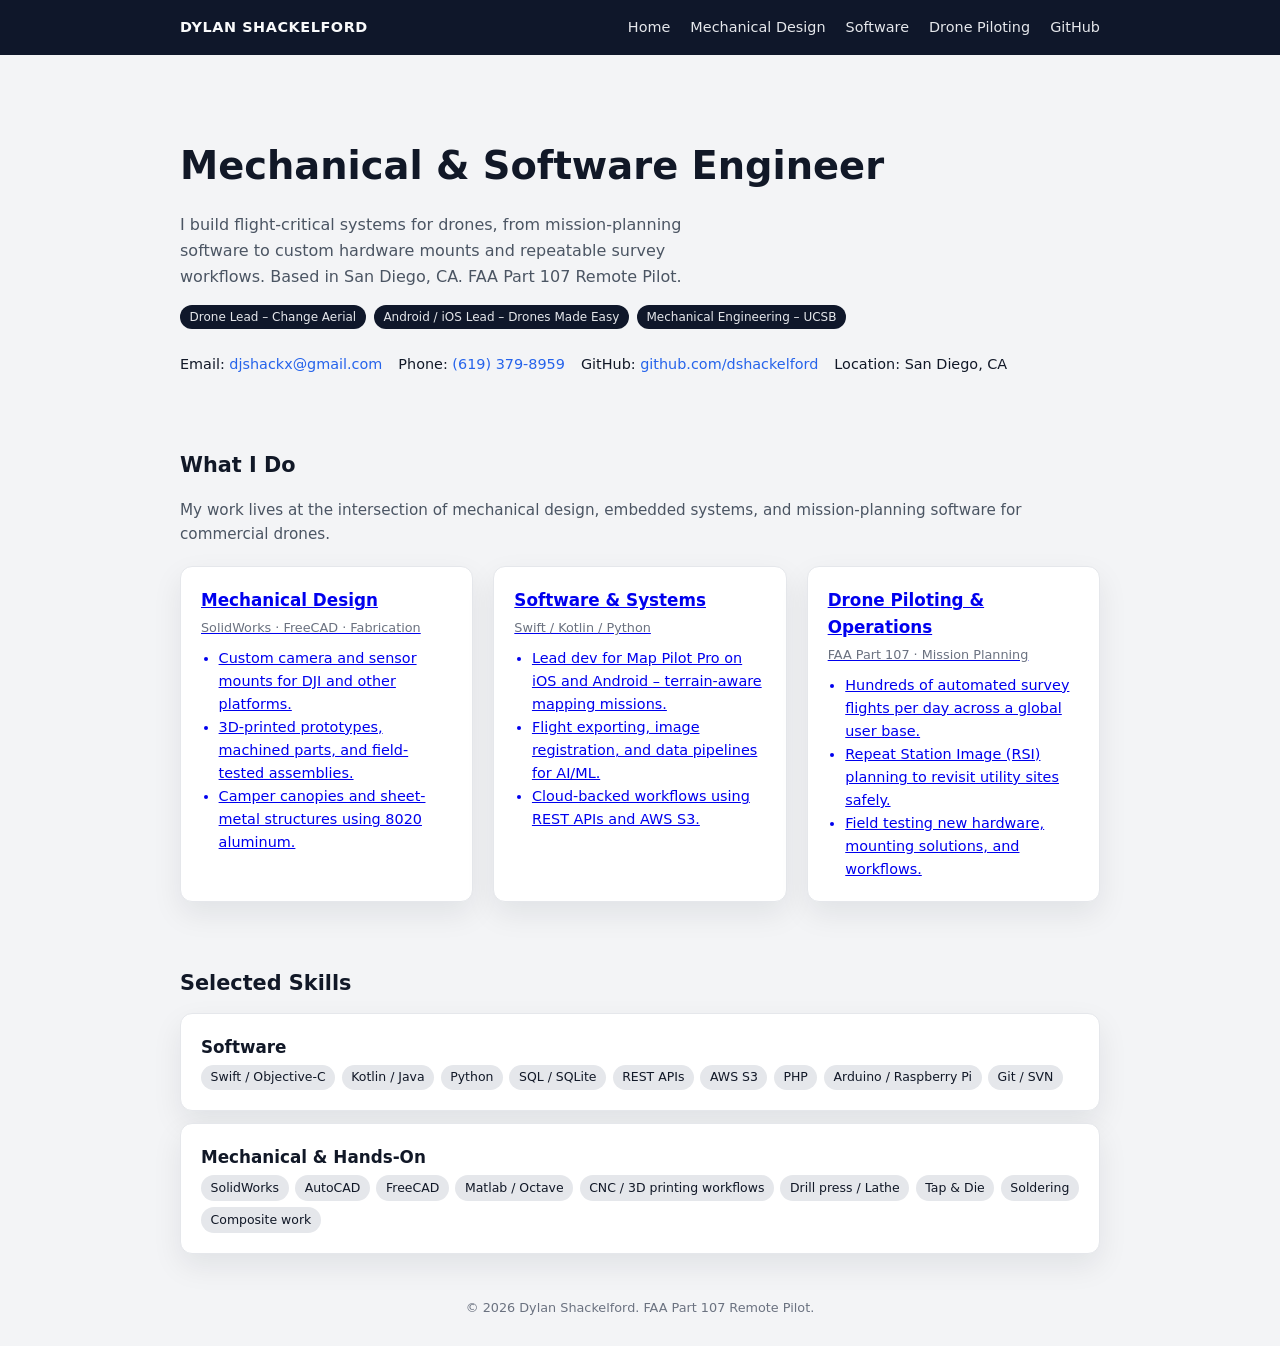
==== index.html @ 546119d2 "Create index.html" ====
<!DOCTYPE html>
<html lang="en">
  <head>
    <meta charset="UTF-8" />
    <title>Dylan Shackelford – Portfolio</title>
    <meta
      name="viewport"
      content="width=device-width, initial-scale=1"
    />
    <link rel="stylesheet" href="styles.css" />
    <meta
      name="description"
      content="Portfolio of Dylan Shackelford – Mechanical & Software Engineer, Drone Systems Lead, FAA Part 107 Remote Pilot."
    />
  </head>
  <body>
    <header>
      <div class="container nav-bar">
        <div class="nav-brand">Dylan Shackelford</div>
        <nav class="nav-links">
          <a href="index.html">Home</a>
          <a href="mechanical.html">Mechanical Design</a>
          <a href="software.html">Software</a>
          <a href="drone.html">Drone Piloting</a>
          <a href="https://github.com/dshackelford" target="_blank"
            >GitHub</a
          >
        </nav>
      </div>
    </header>

    <main class="container">
      <section class="hero">
        <h1 class="hero-title">Mechanical & Software Engineer</h1>
        <p class="hero-subtitle">
          I build flight-critical systems for drones, from mission-planning
          software to custom hardware mounts and repeatable survey workflows.
          Based in San Diego, CA. FAA Part 107 Remote Pilot.
        </p>

        <div class="hero-tags">
          <span class="tag">Drone Lead – Change Aerial</span>
          <span class="tag">Android / iOS Lead – Drones Made Easy</span>
          <span class="tag">Mechanical Engineering – UCSB</span>
        </div>

        <div class="contact-strip">
          <span
            >Email:
            <a href="mailto:djshackx@gmail.com">djshackx@gmail.com</a></span
          >
          <span>Phone: <a href="tel:+16193798959">(619) 379-8959</a></span>
          <span
            >GitHub:
            <a href="https://github.com/dshackelford" target="_blank"
              >github.com/dshackelford</a
            ></span
          >
          <span>Location: San Diego, CA</span>
        </div>
      </section>

      <section>
        <h2 class="section-title">What I Do</h2>
        <p class="section-subtitle">
          My work lives at the intersection of mechanical design, embedded
          systems, and mission-planning software for commercial drones.
        </p>

        <div class="card-grid">
          <a class="card" href="mechanical.html">
            <h3>Mechanical Design</h3>
            <small>SolidWorks · FreeCAD · Fabrication</small>
            <ul>
              <li>
                Custom camera and sensor mounts for DJI and other platforms.
              </li>
              <li>
                3D-printed prototypes, machined parts, and field-tested
                assemblies.
              </li>
              <li>
                Camper canopies and sheet-metal structures using 8020 aluminum.
              </li>
            </ul>
          </a>

          <a class="card" href="software.html">
            <h3>Software & Systems</h3>
            <small>Swift / Kotlin / Python</small>
            <ul>
              <li>
                Lead dev for Map Pilot Pro on iOS and Android – terrain-aware
                mapping missions.
              </li>
              <li>
                Flight exporting, image registration, and data pipelines for
                AI/ML.
              </li>
              <li>
                Cloud-backed workflows using REST APIs and AWS S3.
              </li>
            </ul>
          </a>

          <a class="card" href="drone.html">
            <h3>Drone Piloting & Operations</h3>
            <small>FAA Part 107 · Mission Planning</small>
            <ul>
              <li>
                Hundreds of automated survey flights per day across a global
                user base.
              </li>
              <li>
                Repeat Station Image (RSI) planning to revisit utility sites
                safely.
              </li>
              <li>
                Field testing new hardware, mounting solutions, and workflows.
              </li>
            </ul>
          </a>
        </div>
      </section>

      <section>
        <h2 class="section-title">Selected Skills</h2>
        <div class="card">
          <h3>Software</h3>
          <div class="skill-list">
            <span class="skill-pill">Swift / Objective-C</span>
            <span class="skill-pill">Kotlin / Java</span>
            <span class="skill-pill">Python</span>
            <span class="skill-pill">SQL / SQLite</span>
            <span class="skill-pill">REST APIs</span>
            <span class="skill-pill">AWS S3</span>
            <span class="skill-pill">PHP</span>
            <span class="skill-pill">Arduino / Raspberry Pi</span>
            <span class="skill-pill">Git / SVN</span>
          </div>
        </div>

        <div style="height: 0.75rem"></div>

        <div class="card">
          <h3>Mechanical & Hands-On</h3>
          <div class="skill-list">
            <span class="skill-pill">SolidWorks</span>
            <span class="skill-pill">AutoCAD</span>
            <span class="skill-pill">FreeCAD</span>
            <span class="skill-pill">Matlab / Octave</span>
            <span class="skill-pill">CNC / 3D printing workflows</span>
            <span class="skill-pill">Drill press / Lathe</span>
            <span class="skill-pill">Tap &amp; Die</span>
            <span class="skill-pill">Soldering</span>
            <span class="skill-pill">Composite work</span>
          </div>
        </div>
      </section>
    </main>

    <footer>
      <div class="container">
        &copy; <span id="year"></span> Dylan Shackelford. FAA Part 107 Remote
        Pilot.
      </div>
      <script>
        document.getElementById("year").textContent =
          new Date().getFullYear();
      </script>
    </footer>
  </body>
</html>
---- styles.css ----
/* Base reset-ish */
*,
*::before,
*::after {
  box-sizing: border-box;
}

body {
  margin: 0;
  font-family: system-ui, -apple-system, BlinkMacSystemFont, "SF Pro Text",
    "Segoe UI", sans-serif;
  line-height: 1.6;
  color: #111827;
  background: #f3f4f6;
}

/* Layout */

header {
  background: #0f172a;
  color: #f9fafb;
  padding: 1rem 0;
  position: sticky;
  top: 0;
  z-index: 10;
}

.container {
  max-width: 960px;
  margin: 0 auto;
  padding: 0 1.25rem;
}

.nav-bar {
  display: flex;
  align-items: center;
  justify-content: space-between;
  gap: 1rem;
}

.nav-brand {
  font-weight: 700;
  letter-spacing: 0.04em;
  text-transform: uppercase;
  font-size: 0.9rem;
}

.nav-links {
  display: flex;
  gap: 1.25rem;
  flex-wrap: wrap;
}

.nav-links a {
  color: #e5e7eb;
  text-decoration: none;
  font-size: 0.9rem;
}

.nav-links a:hover {
  color: #38bdf8;
}

/* Hero / headings */

.hero {
  padding: 3rem 0 2rem;
}

.hero-title {
  font-size: clamp(2rem, 3vw, 2.6rem);
  margin-bottom: 0.25rem;
}

.hero-subtitle {
  color: #4b5563;
  font-size: 1rem;
  max-width: 34rem;
}

.hero-tags {
  margin-top: 0.75rem;
  display: flex;
  flex-wrap: wrap;
  gap: 0.5rem;
}

.tag {
  display: inline-flex;
  align-items: center;
  padding: 0.15rem 0.6rem;
  border-radius: 999px;
  font-size: 0.75rem;
  background: #0f172a;
  color: #e5e7eb;
}

/* Contact strip */

.contact-strip {
  margin-top: 1.5rem;
  font-size: 0.9rem;
  display: flex;
  flex-wrap: wrap;
  gap: 1rem;
}

.contact-strip a {
  color: #2563eb;
  text-decoration: none;
}

.contact-strip a:hover {
  text-decoration: underline;
}

/* Sections */

section {
  padding: 1.5rem 0;
}

.section-title {
  font-size: 1.3rem;
  margin-bottom: 0.75rem;
}

.section-subtitle {
  font-size: 0.95rem;
  color: #4b5563;
  margin-bottom: 1.25rem;
}

/* Cards and grids */

.card-grid {
  display: grid;
  grid-template-columns: repeat(auto-fit, minmax(260px, 1fr));
  gap: 1.25rem;
}

.card {
  background: #ffffff;
  border-radius: 0.75rem;
  padding: 1.25rem;
  box-shadow: 0 12px 30px rgba(15, 23, 42, 0.08);
  border: 1px solid #e5e7eb;
}

.card h3 {
  margin-top: 0;
  margin-bottom: 0.25rem;
  font-size: 1.05rem;
}

.card small {
  display: block;
  color: #6b7280;
  margin-bottom: 0.5rem;
  font-size: 0.8rem;
}

.card ul {
  padding-left: 1.1rem;
  margin: 0.4rem 0 0;
  font-size: 0.9rem;
}

/* Image layouts */

.image-grid {
  display: grid;
  grid-template-columns: repeat(auto-fit, minmax(220px, 1fr));
  gap: 1rem;
  margin-top: 0.75rem;
}

.image-card {
  background: #ffffff;
  border-radius: 0.75rem;
  padding: 0.75rem;
  box-shadow: 0 6px 18px rgba(15, 23, 42, 0.06);
  border: 1px solid #e5e7eb;
}

.image-card img {
  width: 100%;
  display: block;
  border-radius: 0.5rem;
  object-fit: cover;
}

.image-card p {
  margin: 0.4rem 0 0;
  font-size: 0.85rem;
  color: #4b5563;
}

/* Lists */

.skill-list {
  display: flex;
  flex-wrap: wrap;
  gap: 0.4rem;
}

.skill-pill {
  border-radius: 999px;
  background: #e5e7eb;
  padding: 0.18rem 0.6rem;
  font-size: 0.78rem;
}

/* Footer */

footer {
  padding: 1.25rem 0 1.75rem;
  font-size: 0.8rem;
  color: #6b7280;
  text-align: center;
}

/* Utilities */

.muted {
  color: #6b7280;
  font-size: 0.85rem;
}

@media (max-width: 640px) {
  .nav-bar {
    flex-direction: column;
    align-items: flex-start;
  }

  .hero {
    padding-top: 2.25rem;
  }
}
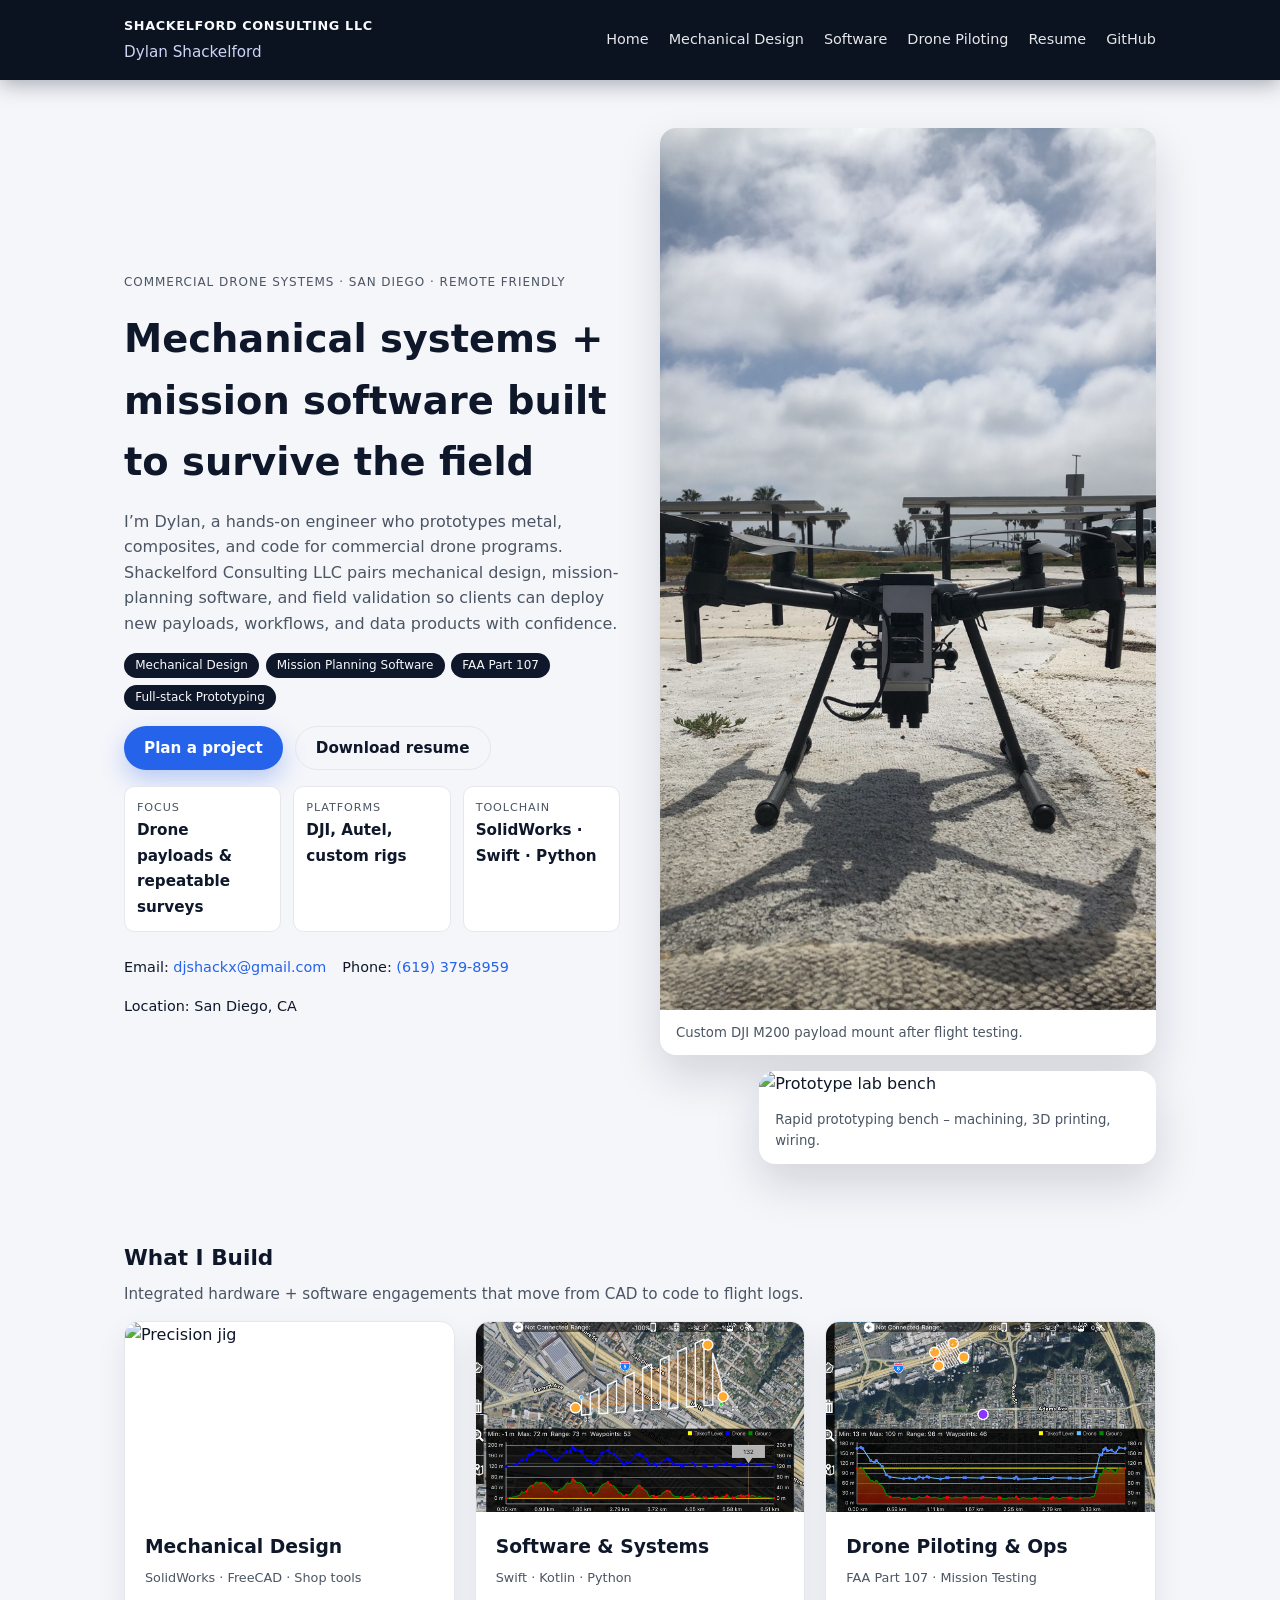
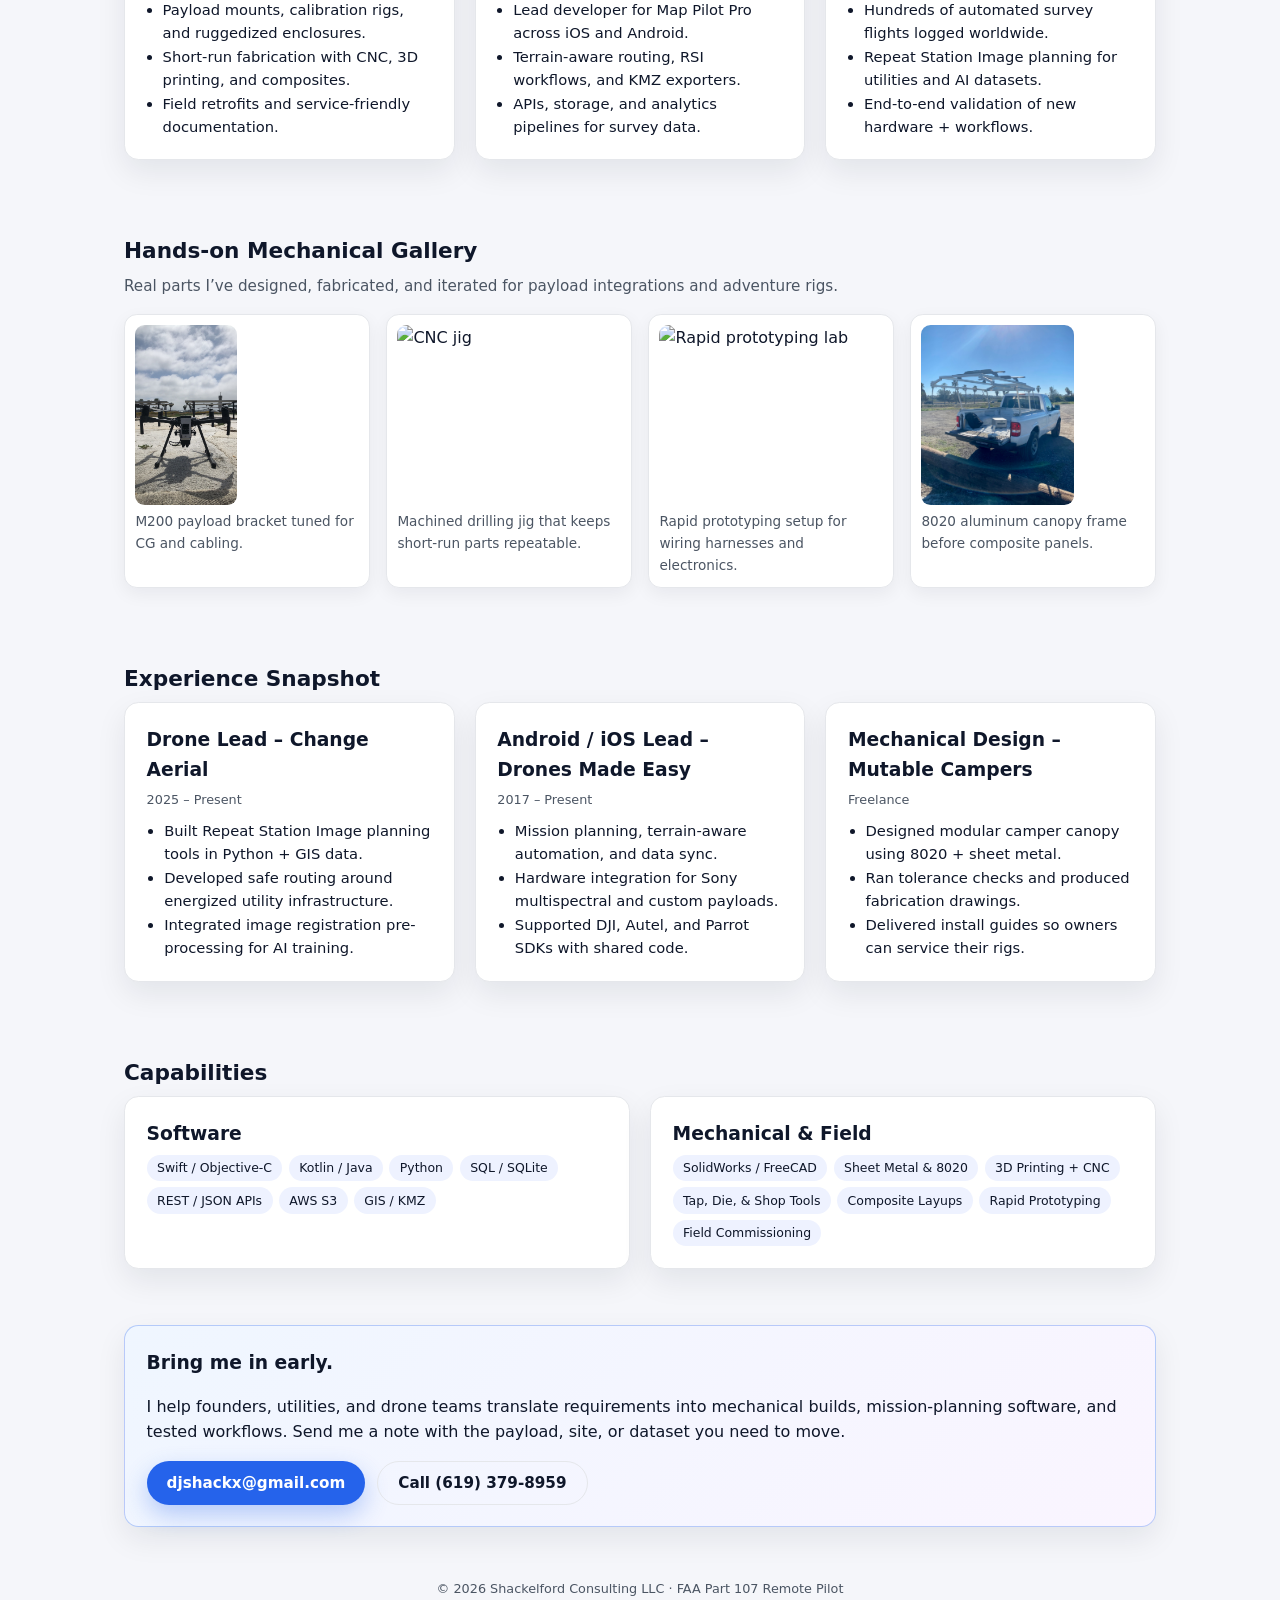
==== commit c4130aa8: "added images and refined pages" ====
--- a/index.html
+++ b/index.html
@@ -2,27 +2,28 @@
 <html lang="en">
   <head>
     <meta charset="UTF-8" />
-    <title>Dylan Shackelford – Portfolio</title>
-    <meta
-      name="viewport"
-      content="width=device-width, initial-scale=1"
-    />
+    <title>Shackelford Consulting LLC – Dylan Shackelford</title>
+    <meta name="viewport" content="width=device-width, initial-scale=1" />
     <link rel="stylesheet" href="styles.css" />
     <meta
       name="description"
-      content="Portfolio of Dylan Shackelford – Mechanical & Software Engineer, Drone Systems Lead, FAA Part 107 Remote Pilot."
+      content="Shackelford Consulting LLC – Mechanical & Software design for commercial drone systems."
     />
   </head>
   <body>
     <header>
       <div class="container nav-bar">
-        <div class="nav-brand">Dylan Shackelford</div>
+        <div class="nav-brand">
+          <span class="brand-top">Shackelford Consulting LLC</span>
+          <span class="brand-subtitle">Dylan Shackelford</span>
+        </div>
         <nav class="nav-links">
           <a href="index.html">Home</a>
           <a href="mechanical.html">Mechanical Design</a>
           <a href="software.html">Software</a>
           <a href="drone.html">Drone Piloting</a>
-          <a href="https://github.com/dshackelford" target="_blank"
+          <a href="Resume.pdf" target="_blank" rel="noopener">Resume</a>
+          <a href="https://github.com/dshackelford" target="_blank" rel="noopener"
             >GitHub</a
           >
         </nav>
@@ -30,130 +31,220 @@
     </header>
 
     <main class="container">
-      <section class="hero">
-        <h1 class="hero-title">Mechanical & Software Engineer</h1>
-        <p class="hero-subtitle">
-          I build flight-critical systems for drones, from mission-planning
-          software to custom hardware mounts and repeatable survey workflows.
-          Based in San Diego, CA. FAA Part 107 Remote Pilot.
+      <section class="hero hero-split">
+        <div class="hero-content">
+          <p class="eyebrow">Commercial drone systems · San Diego · Remote friendly</p>
+          <h1 class="hero-title">
+            Mechanical systems + mission software built to survive the field
+          </h1>
+          <p class="hero-subtitle">
+            I’m Dylan, a hands-on engineer who prototypes metal, composites, and code for
+            commercial drone programs. Shackelford Consulting LLC pairs mechanical design,
+            mission-planning software, and field validation so clients can deploy new payloads,
+            workflows, and data products with confidence.
+          </p>
+          <div class="hero-tags">
+            <span class="tag">Mechanical Design</span>
+            <span class="tag">Mission Planning Software</span>
+            <span class="tag">FAA Part 107</span>
+            <span class="tag">Full-stack Prototyping</span>
+          </div>
+          <div class="cta-group">
+            <a class="btn primary" href="mailto:djshackx@gmail.com">Plan a project</a>
+            <a class="btn ghost" href="Resume.pdf" target="_blank" rel="noopener"
+              >Download resume</a
+            >
+          </div>
+          <div class="hero-stats">
+            <div>
+              <span class="stat-label">Focus</span>
+              <span class="stat-value">Drone payloads & repeatable surveys</span>
+            </div>
+            <div>
+              <span class="stat-label">Platforms</span>
+              <span class="stat-value">DJI, Autel, custom rigs</span>
+            </div>
+            <div>
+              <span class="stat-label">Toolchain</span>
+              <span class="stat-value">SolidWorks · Swift · Python</span>
+            </div>
+          </div>
+          <div class="contact-strip">
+            <span
+              >Email: <a href="mailto:djshackx@gmail.com">djshackx@gmail.com</a></span
+            >
+            <span>Phone: <a href="tel:+16193798959">(619) 379-8959</a></span>
+            <span>Location: San Diego, CA</span>
+          </div>
+        </div>
+        <div class="hero-media">
+          <div class="hero-photo">
+            <img src="images/portfolio/m200-bracket.jpg" alt="DJI M200 payload bracket" />
+            <p class="hero-photo-caption">Custom DJI M200 payload mount after flight testing.</p>
+          </div>
+          <div class="hero-photo secondary">
+            <img src="images/portfolio/prototype-lab.jpg" alt="Prototype lab bench" />
+            <p class="hero-photo-caption">Rapid prototyping bench – machining, 3D printing, wiring.</p>
+          </div>
+        </div>
+      </section>
+
+      <section>
+        <h2 class="section-title">What I Build</h2>
+        <p class="section-subtitle">
+          Integrated hardware + software engagements that move from CAD to code to flight logs.
         </p>
 
-        <div class="hero-tags">
-          <span class="tag">Drone Lead – Change Aerial</span>
-          <span class="tag">Android / iOS Lead – Drones Made Easy</span>
-          <span class="tag">Mechanical Engineering – UCSB</span>
-        </div>
-
-        <div class="contact-strip">
-          <span
-            >Email:
-            <a href="mailto:djshackx@gmail.com">djshackx@gmail.com</a></span
-          >
-          <span>Phone: <a href="tel:+16193798959">(619) 379-8959</a></span>
-          <span
-            >GitHub:
-            <a href="https://github.com/dshackelford" target="_blank"
-              >github.com/dshackelford</a
-            ></span
-          >
-          <span>Location: San Diego, CA</span>
-        </div>
-      </section>
-
-      <section>
-        <h2 class="section-title">What I Do</h2>
+        <div class="card-grid area-grid">
+          <a class="card card-with-image" href="mechanical.html">
+            <img class="card-thumb" src="images/portfolio/cnc-jig.jpg" alt="Precision jig" />
+            <div class="card-body">
+              <h3>Mechanical Design</h3>
+              <small>SolidWorks · FreeCAD · Shop tools</small>
+              <ul>
+                <li>Payload mounts, calibration rigs, and ruggedized enclosures.</li>
+                <li>Short-run fabrication with CNC, 3D printing, and composites.</li>
+                <li>Field retrofits and service-friendly documentation.</li>
+              </ul>
+            </div>
+          </a>
+
+          <a class="card card-with-image" href="software.html">
+            <img
+              class="card-thumb"
+              src="images/portfolio/mission-simulator.jpg"
+              alt="Map pilot simulator"
+            />
+            <div class="card-body">
+              <h3>Software & Systems</h3>
+              <small>Swift · Kotlin · Python</small>
+              <ul>
+                <li>Lead developer for Map Pilot Pro across iOS and Android.</li>
+                <li>Terrain-aware routing, RSI workflows, and KMZ exporters.</li>
+                <li>APIs, storage, and analytics pipelines for survey data.</li>
+              </ul>
+            </div>
+          </a>
+
+          <a class="card card-with-image" href="drone.html">
+            <img
+              class="card-thumb"
+              src="images/portfolio/north-park-flight.jpg"
+              alt="North Park mission"
+            />
+            <div class="card-body">
+              <h3>Drone Piloting & Ops</h3>
+              <small>FAA Part 107 · Mission Testing</small>
+              <ul>
+                <li>Hundreds of automated survey flights logged worldwide.</li>
+                <li>Repeat Station Image planning for utilities and AI datasets.</li>
+                <li>End-to-end validation of new hardware + workflows.</li>
+              </ul>
+            </div>
+          </a>
+        </div>
+      </section>
+
+      <section>
+        <h2 class="section-title">Hands-on Mechanical Gallery</h2>
         <p class="section-subtitle">
-          My work lives at the intersection of mechanical design, embedded
-          systems, and mission-planning software for commercial drones.
+          Real parts I’ve designed, fabricated, and iterated for payload integrations and
+          adventure rigs.
         </p>
-
+        <div class="image-grid">
+          <div class="image-card">
+            <img src="images/portfolio/m200-bracket.jpg" alt="DJI payload bracket" />
+            <p>M200 payload bracket tuned for CG and cabling.</p>
+          </div>
+          <div class="image-card">
+            <img src="images/portfolio/cnc-jig.jpg" alt="CNC jig" />
+            <p>Machined drilling jig that keeps short-run parts repeatable.</p>
+          </div>
+          <div class="image-card">
+            <img src="images/portfolio/prototype-lab.jpg" alt="Rapid prototyping lab" />
+            <p>Rapid prototyping setup for wiring harnesses and electronics.</p>
+          </div>
+          <div class="image-card">
+            <img src="images/portfolio/armadillo-frame.jpg" alt="Camper canopy frame" />
+            <p>8020 aluminum canopy frame before composite panels.</p>
+          </div>
+        </div>
+      </section>
+
+      <section>
+        <h2 class="section-title">Experience Snapshot</h2>
         <div class="card-grid">
-          <a class="card" href="mechanical.html">
-            <h3>Mechanical Design</h3>
-            <small>SolidWorks · FreeCAD · Fabrication</small>
+          <div class="card">
+            <h3>Drone Lead – Change Aerial</h3>
+            <small>2025 – Present</small>
             <ul>
-              <li>
-                Custom camera and sensor mounts for DJI and other platforms.
-              </li>
-              <li>
-                3D-printed prototypes, machined parts, and field-tested
-                assemblies.
-              </li>
-              <li>
-                Camper canopies and sheet-metal structures using 8020 aluminum.
-              </li>
+              <li>Built Repeat Station Image planning tools in Python + GIS data.</li>
+              <li>Developed safe routing around energized utility infrastructure.</li>
+              <li>Integrated image registration pre-processing for AI training.</li>
             </ul>
-          </a>
-
-          <a class="card" href="software.html">
-            <h3>Software & Systems</h3>
-            <small>Swift / Kotlin / Python</small>
+          </div>
+          <div class="card">
+            <h3>Android / iOS Lead – Drones Made Easy</h3>
+            <small>2017 – Present</small>
             <ul>
-              <li>
-                Lead dev for Map Pilot Pro on iOS and Android – terrain-aware
-                mapping missions.
-              </li>
-              <li>
-                Flight exporting, image registration, and data pipelines for
-                AI/ML.
-              </li>
-              <li>
-                Cloud-backed workflows using REST APIs and AWS S3.
-              </li>
+              <li>Mission planning, terrain-aware automation, and data sync.</li>
+              <li>Hardware integration for Sony multispectral and custom payloads.</li>
+              <li>Supported DJI, Autel, and Parrot SDKs with shared code.</li>
             </ul>
-          </a>
-
-          <a class="card" href="drone.html">
-            <h3>Drone Piloting & Operations</h3>
-            <small>FAA Part 107 · Mission Planning</small>
+          </div>
+          <div class="card">
+            <h3>Mechanical Design – Mutable Campers</h3>
+            <small>Freelance</small>
             <ul>
-              <li>
-                Hundreds of automated survey flights per day across a global
-                user base.
-              </li>
-              <li>
-                Repeat Station Image (RSI) planning to revisit utility sites
-                safely.
-              </li>
-              <li>
-                Field testing new hardware, mounting solutions, and workflows.
-              </li>
+              <li>Designed modular camper canopy using 8020 + sheet metal.</li>
+              <li>Ran tolerance checks and produced fabrication drawings.</li>
+              <li>Delivered install guides so owners can service their rigs.</li>
             </ul>
-          </a>
-        </div>
-      </section>
-
-      <section>
-        <h2 class="section-title">Selected Skills</h2>
-        <div class="card">
-          <h3>Software</h3>
-          <div class="skill-list">
-            <span class="skill-pill">Swift / Objective-C</span>
-            <span class="skill-pill">Kotlin / Java</span>
-            <span class="skill-pill">Python</span>
-            <span class="skill-pill">SQL / SQLite</span>
-            <span class="skill-pill">REST APIs</span>
-            <span class="skill-pill">AWS S3</span>
-            <span class="skill-pill">PHP</span>
-            <span class="skill-pill">Arduino / Raspberry Pi</span>
-            <span class="skill-pill">Git / SVN</span>
-          </div>
-        </div>
-
-        <div style="height: 0.75rem"></div>
-
-        <div class="card">
-          <h3>Mechanical & Hands-On</h3>
-          <div class="skill-list">
-            <span class="skill-pill">SolidWorks</span>
-            <span class="skill-pill">AutoCAD</span>
-            <span class="skill-pill">FreeCAD</span>
-            <span class="skill-pill">Matlab / Octave</span>
-            <span class="skill-pill">CNC / 3D printing workflows</span>
-            <span class="skill-pill">Drill press / Lathe</span>
-            <span class="skill-pill">Tap &amp; Die</span>
-            <span class="skill-pill">Soldering</span>
-            <span class="skill-pill">Composite work</span>
+          </div>
+        </div>
+      </section>
+
+      <section>
+        <h2 class="section-title">Capabilities</h2>
+        <div class="card-grid">
+          <div class="card">
+            <h3>Software</h3>
+            <div class="skill-list">
+              <span class="skill-pill">Swift / Objective-C</span>
+              <span class="skill-pill">Kotlin / Java</span>
+              <span class="skill-pill">Python</span>
+              <span class="skill-pill">SQL / SQLite</span>
+              <span class="skill-pill">REST / JSON APIs</span>
+              <span class="skill-pill">AWS S3</span>
+              <span class="skill-pill">GIS / KMZ</span>
+            </div>
+          </div>
+          <div class="card">
+            <h3>Mechanical & Field</h3>
+            <div class="skill-list">
+              <span class="skill-pill">SolidWorks / FreeCAD</span>
+              <span class="skill-pill">Sheet Metal & 8020</span>
+              <span class="skill-pill">3D Printing + CNC</span>
+              <span class="skill-pill">Tap, Die, & Shop Tools</span>
+              <span class="skill-pill">Composite Layups</span>
+              <span class="skill-pill">Rapid Prototyping</span>
+              <span class="skill-pill">Field Commissioning</span>
+            </div>
+          </div>
+        </div>
+      </section>
+
+      <section>
+        <div class="card callout">
+          <h3>Bring me in early.</h3>
+          <p>
+            I help founders, utilities, and drone teams translate requirements into mechanical
+            builds, mission-planning software, and tested workflows. Send me a note with the
+            payload, site, or dataset you need to move.
+          </p>
+          <div class="cta-group">
+            <a class="btn primary" href="mailto:djshackx@gmail.com">djshackx@gmail.com</a>
+            <a class="btn ghost" href="tel:+16193798959">Call (619) 379-8959</a>
           </div>
         </div>
       </section>
@@ -161,12 +252,10 @@
 
     <footer>
       <div class="container">
-        &copy; <span id="year"></span> Dylan Shackelford. FAA Part 107 Remote
-        Pilot.
+        &copy; <span id="year"></span> Shackelford Consulting LLC · FAA Part 107 Remote Pilot
       </div>
       <script>
-        document.getElementById("year").textContent =
-          new Date().getFullYear();
+        document.getElementById("year").textContent = new Date().getFullYear();
       </script>
     </footer>
   </body>
--- a/styles.css
+++ b/styles.css
@@ -1,4 +1,14 @@
-/* Base reset-ish */
+:root {
+  --bg: #f5f6fa;
+  --surface: #ffffff;
+  --surface-soft: #eef2ff;
+  --text: #0f172a;
+  --text-muted: #4b5563;
+  --border: #e5e7eb;
+  --accent: #2563eb;
+  --accent-dark: #1d4ed8;
+}
+
 *,
 *::before,
 *::after {
@@ -10,45 +20,60 @@
   font-family: system-ui, -apple-system, BlinkMacSystemFont, "SF Pro Text",
     "Segoe UI", sans-serif;
   line-height: 1.6;
-  color: #111827;
-  background: #f3f4f6;
-}
-
-/* Layout */
+  color: var(--text);
+  background: var(--bg);
+}
+
+img {
+  max-width: 100%;
+  display: block;
+}
 
 header {
-  background: #0f172a;
-  color: #f9fafb;
+  background: #0b1220;
+  color: #f8fafc;
   padding: 1rem 0;
   position: sticky;
   top: 0;
   z-index: 10;
+  box-shadow: 0 4px 20px rgba(15, 23, 42, 0.35);
 }
 
 .container {
-  max-width: 960px;
+  max-width: 1080px;
   margin: 0 auto;
-  padding: 0 1.25rem;
+  padding: 0 1.5rem;
 }
 
 .nav-bar {
   display: flex;
   align-items: center;
   justify-content: space-between;
-  gap: 1rem;
+  gap: 1.25rem;
 }
 
 .nav-brand {
+  display: flex;
+  flex-direction: column;
+  gap: 0.2rem;
+}
+
+.brand-top {
   font-weight: 700;
-  letter-spacing: 0.04em;
+  letter-spacing: 0.05em;
   text-transform: uppercase;
-  font-size: 0.9rem;
+  font-size: 0.8rem;
+}
+
+.brand-subtitle {
+  font-size: 0.95rem;
+  color: #cbd5f5;
 }
 
 .nav-links {
   display: flex;
+  flex-wrap: wrap;
   gap: 1.25rem;
-  flex-wrap: wrap;
 }
 
 .nav-links a {
@@ -61,44 +86,162 @@
   color: #38bdf8;
 }
 
-/* Hero / headings */
+main {
+  padding-bottom: 2rem;
+}
 
 .hero {
   padding: 3rem 0 2rem;
 }
 
+.hero-split {
+  display: grid;
+  grid-template-columns: repeat(auto-fit, minmax(300px, 1fr));
+  gap: 2.5rem;
+  align-items: center;
+}
+
+.hero-content {
+  display: flex;
+  flex-direction: column;
+  gap: 1rem;
+}
+
+.eyebrow {
+  text-transform: uppercase;
+  letter-spacing: 0.08em;
+  font-size: 0.75rem;
+  color: var(--text-muted);
+  margin: 0;
+}
+
 .hero-title {
-  font-size: clamp(2rem, 3vw, 2.6rem);
-  margin-bottom: 0.25rem;
+  font-size: clamp(2rem, 3vw, 2.8rem);
+  margin: 0;
 }
 
 .hero-subtitle {
-  color: #4b5563;
+  color: var(--text-muted);
   font-size: 1rem;
-  max-width: 34rem;
+  margin: 0;
 }
 
 .hero-tags {
-  margin-top: 0.75rem;
   display: flex;
   flex-wrap: wrap;
-  gap: 0.5rem;
+  gap: 0.4rem;
 }
 
 .tag {
   display: inline-flex;
   align-items: center;
-  padding: 0.15rem 0.6rem;
+  padding: 0.2rem 0.7rem;
   border-radius: 999px;
   font-size: 0.75rem;
   background: #0f172a;
-  color: #e5e7eb;
-}
-
-/* Contact strip */
+  color: #f8fafc;
+}
+
+.cta-group {
+  display: flex;
+  flex-wrap: wrap;
+  gap: 0.75rem;
+}
+
+.btn {
+  padding: 0.55rem 1.25rem;
+  border-radius: 999px;
+  text-decoration: none;
+  font-weight: 600;
+  font-size: 0.95rem;
+  display: inline-flex;
+  align-items: center;
+  justify-content: center;
+  transition: transform 0.2s ease, box-shadow 0.2s ease;
+}
+
+.btn.primary {
+  background: var(--accent);
+  color: #fff;
+  box-shadow: 0 10px 25px rgba(37, 99, 235, 0.3);
+}
+
+.btn.primary:hover {
+  background: var(--accent-dark);
+  transform: translateY(-1px);
+}
+
+.btn.ghost {
+  border: 1px solid var(--border);
+  color: var(--text);
+  background: transparent;
+}
+
+.btn.ghost:hover {
+  border-color: var(--accent);
+  color: var(--accent);
+}
+
+.hero-stats {
+  display: grid;
+  grid-template-columns: repeat(auto-fit, minmax(140px, 1fr));
+  gap: 0.75rem;
+}
+
+.hero-stats div {
+  border: 1px solid var(--border);
+  border-radius: 0.65rem;
+  padding: 0.75rem;
+  background: var(--surface);
+}
+
+.stat-label {
+  display: block;
+  font-size: 0.7rem;
+  letter-spacing: 0.08em;
+  text-transform: uppercase;
+  color: var(--text-muted);
+}
+
+.stat-value {
+  font-weight: 600;
+  font-size: 0.95rem;
+}
+
+.hero-media {
+  display: flex;
+  flex-direction: column;
+  gap: 1rem;
+}
+
+.hero-photo {
+  border-radius: 1rem;
+  background: var(--surface);
+  box-shadow: 0 20px 45px rgba(15, 23, 42, 0.15);
+  overflow: hidden;
+}
+
+.hero-photo img {
+  width: 100%;
+  height: 100%;
+  object-fit: cover;
+  display: block;
+}
+
+.hero-photo.secondary {
+  max-width: 80%;
+  align-self: flex-end;
+}
+
+.hero-photo-caption {
+  margin: 0;
+  padding: 0.75rem 1rem;
+  font-size: 0.83rem;
+  color: var(--text-muted);
+}
 
 .contact-strip {
-  margin-top: 1.5rem;
+  margin-top: 0.5rem;
   font-size: 0.9rem;
   display: flex;
   flex-wrap: wrap;
@@ -106,7 +249,7 @@
 }
 
 .contact-strip a {
-  color: #2563eb;
+  color: var(--accent);
   text-decoration: none;
 }
 
@@ -114,24 +257,20 @@
   text-decoration: underline;
 }
 
-/* Sections */
-
 section {
-  padding: 1.5rem 0;
+  padding: 1.75rem 0;
 }
 
 .section-title {
-  font-size: 1.3rem;
-  margin-bottom: 0.75rem;
+  font-size: 1.35rem;
+  margin-bottom: 0.35rem;
 }
 
 .section-subtitle {
+  margin-top: 0;
   font-size: 0.95rem;
-  color: #4b5563;
-  margin-bottom: 1.25rem;
-}
-
-/* Cards and grids */
+  color: var(--text-muted);
+}
 
 .card-grid {
   display: grid;
@@ -140,33 +279,60 @@
 }
 
 .card {
-  background: #ffffff;
-  border-radius: 0.75rem;
-  padding: 1.25rem;
+  background: var(--surface);
+  border-radius: 0.9rem;
+  padding: 1.35rem;
+  border: 1px solid var(--border);
   box-shadow: 0 12px 30px rgba(15, 23, 42, 0.08);
-  border: 1px solid #e5e7eb;
+  color: inherit;
+  text-decoration: none;
+}
+
+.card:visited {
+  color: inherit;
 }
 
 .card h3 {
-  margin-top: 0;
-  margin-bottom: 0.25rem;
-  font-size: 1.05rem;
+  margin: 0 0 0.35rem;
 }
 
 .card small {
   display: block;
-  color: #6b7280;
   margin-bottom: 0.5rem;
+  color: var(--text-muted);
   font-size: 0.8rem;
 }
 
 .card ul {
   padding-left: 1.1rem;
   margin: 0.4rem 0 0;
-  font-size: 0.9rem;
-}
-
-/* Image layouts */
+  font-size: 0.92rem;
+}
+
+.card-with-image {
+  display: flex;
+  flex-direction: column;
+  padding: 0;
+  overflow: hidden;
+}
+
+.card-thumb {
+  width: 100%;
+  height: 190px;
+  object-fit: cover;
+}
+
+.card-body {
+  padding: 1.25rem;
+}
+
+.card-with-image .card-body ul {
+  margin-top: 0.6rem;
+}
+
+.area-grid .card {
+  height: 100%;
+}
 
 .image-grid {
   display: grid;
@@ -176,27 +342,24 @@
 }
 
 .image-card {
-  background: #ffffff;
-  border-radius: 0.75rem;
-  padding: 0.75rem;
+  background: var(--surface);
+  border-radius: 0.8rem;
   box-shadow: 0 6px 18px rgba(15, 23, 42, 0.06);
-  border: 1px solid #e5e7eb;
+  border: 1px solid var(--border);
+  padding: 0.65rem;
 }
 
 .image-card img {
-  width: 100%;
-  display: block;
-  border-radius: 0.5rem;
+  border-radius: 0.6rem;
+  height: 180px;
   object-fit: cover;
 }
 
 .image-card p {
   margin: 0.4rem 0 0;
   font-size: 0.85rem;
-  color: #4b5563;
-}
-
-/* Lists */
+  color: var(--text-muted);
+}
 
 .skill-list {
   display: flex;
@@ -206,34 +369,74 @@
 
 .skill-pill {
   border-radius: 999px;
-  background: #e5e7eb;
-  padding: 0.18rem 0.6rem;
+  background: var(--surface-soft);
+  padding: 0.2rem 0.65rem;
   font-size: 0.78rem;
 }
 
-/* Footer */
+.callout {
+  border: 1px solid rgba(37, 99, 235, 0.3);
+  background: linear-gradient(135deg, #eff6ff, #faf5ff);
+}
+
+.project-grid {
+  display: flex;
+  flex-direction: column;
+  gap: 1.25rem;
+}
+
+.project-case {
+  display: grid;
+  grid-template-columns: minmax(220px, 320px) 1fr;
+  gap: 1.25rem;
+  padding: 1.25rem;
+  border-radius: 1rem;
+  background: var(--surface);
+  border: 1px solid var(--border);
+  box-shadow: 0 8px 25px rgba(15, 23, 42, 0.07);
+}
+
+.project-case img {
+  width: 100%;
+  border-radius: 0.75rem;
+  height: 100%;
+  object-fit: cover;
+}
+
+.project-case h3 {
+  margin-top: 0;
+  margin-bottom: 0.35rem;
+}
+
+.project-case small {
+  color: var(--text-muted);
+  display: block;
+  margin-bottom: 0.4rem;
+}
 
 footer {
-  padding: 1.25rem 0 1.75rem;
+  padding: 1.5rem 0 2rem;
   font-size: 0.8rem;
-  color: #6b7280;
+  color: var(--text-muted);
   text-align: center;
 }
 
-/* Utilities */
-
-.muted {
-  color: #6b7280;
-  font-size: 0.85rem;
-}
-
-@media (max-width: 640px) {
+@media (max-width: 720px) {
   .nav-bar {
     flex-direction: column;
     align-items: flex-start;
   }
 
-  .hero {
-    padding-top: 2.25rem;
+  .hero-split {
+    grid-template-columns: 1fr;
   }
-}
+
+  .project-case {
+    grid-template-columns: 1fr;
+  }
+
+  .hero-photo.secondary {
+    max-width: 100%;
+    align-self: stretch;
+  }
+}
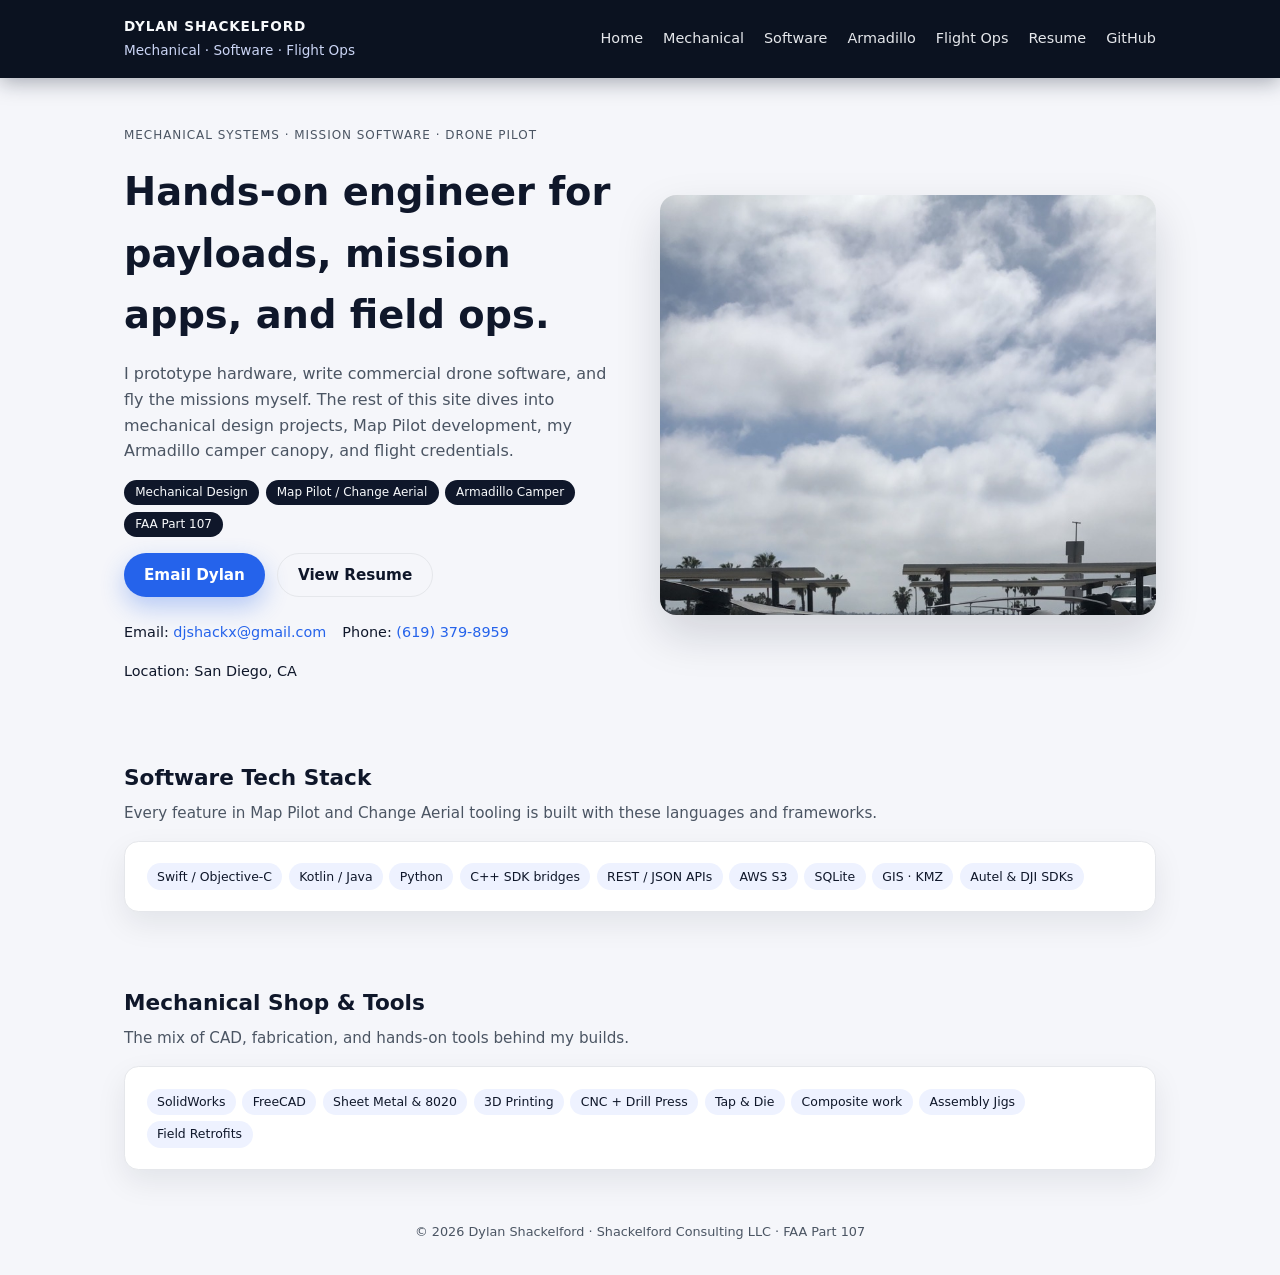
==== commit e1f8c355: "added armadillo" ====
--- a/index.html
+++ b/index.html
@@ -2,26 +2,27 @@
 <html lang="en">
   <head>
     <meta charset="UTF-8" />
-    <title>Shackelford Consulting LLC – Dylan Shackelford</title>
+    <title>Dylan Shackelford – Mechanical & Software Engineer</title>
     <meta name="viewport" content="width=device-width, initial-scale=1" />
     <link rel="stylesheet" href="styles.css" />
     <meta
       name="description"
-      content="Shackelford Consulting LLC – Mechanical & Software design for commercial drone systems."
+      content="Portfolio for Dylan Shackelford – mechanical designer, mission software developer, Armadillo camper builder, and FAA Part 107 pilot."
     />
   </head>
   <body>
     <header>
       <div class="container nav-bar">
         <div class="nav-brand">
-          <span class="brand-top">Shackelford Consulting LLC</span>
-          <span class="brand-subtitle">Dylan Shackelford</span>
+          <span class="brand-top">Dylan Shackelford</span>
+          <span class="brand-subtitle">Mechanical · Software · Flight Ops</span>
         </div>
         <nav class="nav-links">
           <a href="index.html">Home</a>
-          <a href="mechanical.html">Mechanical Design</a>
+          <a href="mechanical.html">Mechanical</a>
           <a href="software.html">Software</a>
-          <a href="drone.html">Drone Piloting</a>
+          <a href="armadillo.html">Armadillo</a>
+          <a href="drone.html">Flight Ops</a>
           <a href="Resume.pdf" target="_blank" rel="noopener">Resume</a>
           <a href="https://github.com/dshackelford" target="_blank" rel="noopener"
             >GitHub</a
@@ -30,44 +31,27 @@
       </div>
     </header>
 
-    <main class="container">
+    <main class="container home">
       <section class="hero hero-split">
         <div class="hero-content">
-          <p class="eyebrow">Commercial drone systems · San Diego · Remote friendly</p>
-          <h1 class="hero-title">
-            Mechanical systems + mission software built to survive the field
-          </h1>
+          <p class="eyebrow">Mechanical systems · Mission software · Drone pilot</p>
+          <h1 class="hero-title">Hands-on engineer for payloads, mission apps, and field ops.</h1>
           <p class="hero-subtitle">
-            I’m Dylan, a hands-on engineer who prototypes metal, composites, and code for
-            commercial drone programs. Shackelford Consulting LLC pairs mechanical design,
-            mission-planning software, and field validation so clients can deploy new payloads,
-            workflows, and data products with confidence.
+            I prototype hardware, write commercial drone software, and fly the missions myself. The
+            rest of this site dives into mechanical design projects, Map Pilot development, my
+            Armadillo camper canopy, and flight credentials.
           </p>
           <div class="hero-tags">
             <span class="tag">Mechanical Design</span>
-            <span class="tag">Mission Planning Software</span>
+            <span class="tag">Map Pilot / Change Aerial</span>
+            <span class="tag">Armadillo Camper</span>
             <span class="tag">FAA Part 107</span>
-            <span class="tag">Full-stack Prototyping</span>
           </div>
           <div class="cta-group">
-            <a class="btn primary" href="mailto:djshackx@gmail.com">Plan a project</a>
+            <a class="btn primary" href="mailto:djshackx@gmail.com">Email Dylan</a>
             <a class="btn ghost" href="Resume.pdf" target="_blank" rel="noopener"
-              >Download resume</a
+              >View Resume</a
             >
-          </div>
-          <div class="hero-stats">
-            <div>
-              <span class="stat-label">Focus</span>
-              <span class="stat-value">Drone payloads & repeatable surveys</span>
-            </div>
-            <div>
-              <span class="stat-label">Platforms</span>
-              <span class="stat-value">DJI, Autel, custom rigs</span>
-            </div>
-            <div>
-              <span class="stat-label">Toolchain</span>
-              <span class="stat-value">SolidWorks · Swift · Python</span>
-            </div>
           </div>
           <div class="contact-strip">
             <span
@@ -79,172 +63,47 @@
         </div>
         <div class="hero-media">
           <div class="hero-photo">
-            <img src="images/portfolio/m200-bracket.jpg" alt="DJI M200 payload bracket" />
-            <p class="hero-photo-caption">Custom DJI M200 payload mount after flight testing.</p>
-          </div>
-          <div class="hero-photo secondary">
-            <img src="images/portfolio/prototype-lab.jpg" alt="Prototype lab bench" />
-            <p class="hero-photo-caption">Rapid prototyping bench – machining, 3D printing, wiring.</p>
+            <img src="images/portfolio/m200-bracket.jpg" alt="M200 payload bracket" />
+            <p class="hero-photo-caption">DJI payload hardware and software come together in the field.</p>
           </div>
         </div>
       </section>
 
       <section>
-        <h2 class="section-title">What I Build</h2>
+        <h2 class="section-title">Software Tech Stack</h2>
         <p class="section-subtitle">
-          Integrated hardware + software engagements that move from CAD to code to flight logs.
+          Every feature in Map Pilot and Change Aerial tooling is built with these languages and
+          frameworks.
         </p>
-
-        <div class="card-grid area-grid">
-          <a class="card card-with-image" href="mechanical.html">
-            <img class="card-thumb" src="images/portfolio/cnc-jig.jpg" alt="Precision jig" />
-            <div class="card-body">
-              <h3>Mechanical Design</h3>
-              <small>SolidWorks · FreeCAD · Shop tools</small>
-              <ul>
-                <li>Payload mounts, calibration rigs, and ruggedized enclosures.</li>
-                <li>Short-run fabrication with CNC, 3D printing, and composites.</li>
-                <li>Field retrofits and service-friendly documentation.</li>
-              </ul>
-            </div>
-          </a>
-
-          <a class="card card-with-image" href="software.html">
-            <img
-              class="card-thumb"
-              src="images/portfolio/mission-simulator.jpg"
-              alt="Map pilot simulator"
-            />
-            <div class="card-body">
-              <h3>Software & Systems</h3>
-              <small>Swift · Kotlin · Python</small>
-              <ul>
-                <li>Lead developer for Map Pilot Pro across iOS and Android.</li>
-                <li>Terrain-aware routing, RSI workflows, and KMZ exporters.</li>
-                <li>APIs, storage, and analytics pipelines for survey data.</li>
-              </ul>
-            </div>
-          </a>
-
-          <a class="card card-with-image" href="drone.html">
-            <img
-              class="card-thumb"
-              src="images/portfolio/north-park-flight.jpg"
-              alt="North Park mission"
-            />
-            <div class="card-body">
-              <h3>Drone Piloting & Ops</h3>
-              <small>FAA Part 107 · Mission Testing</small>
-              <ul>
-                <li>Hundreds of automated survey flights logged worldwide.</li>
-                <li>Repeat Station Image planning for utilities and AI datasets.</li>
-                <li>End-to-end validation of new hardware + workflows.</li>
-              </ul>
-            </div>
-          </a>
-        </div>
-      </section>
-
-      <section>
-        <h2 class="section-title">Hands-on Mechanical Gallery</h2>
-        <p class="section-subtitle">
-          Real parts I’ve designed, fabricated, and iterated for payload integrations and
-          adventure rigs.
-        </p>
-        <div class="image-grid">
-          <div class="image-card">
-            <img src="images/portfolio/m200-bracket.jpg" alt="DJI payload bracket" />
-            <p>M200 payload bracket tuned for CG and cabling.</p>
-          </div>
-          <div class="image-card">
-            <img src="images/portfolio/cnc-jig.jpg" alt="CNC jig" />
-            <p>Machined drilling jig that keeps short-run parts repeatable.</p>
-          </div>
-          <div class="image-card">
-            <img src="images/portfolio/prototype-lab.jpg" alt="Rapid prototyping lab" />
-            <p>Rapid prototyping setup for wiring harnesses and electronics.</p>
-          </div>
-          <div class="image-card">
-            <img src="images/portfolio/armadillo-frame.jpg" alt="Camper canopy frame" />
-            <p>8020 aluminum canopy frame before composite panels.</p>
+        <div class="card">
+          <div class="skill-list">
+            <span class="skill-pill">Swift / Objective-C</span>
+            <span class="skill-pill">Kotlin / Java</span>
+            <span class="skill-pill">Python</span>
+            <span class="skill-pill">C++ SDK bridges</span>
+            <span class="skill-pill">REST / JSON APIs</span>
+            <span class="skill-pill">AWS S3</span>
+            <span class="skill-pill">SQLite</span>
+            <span class="skill-pill">GIS · KMZ</span>
+            <span class="skill-pill">Autel & DJI SDKs</span>
           </div>
         </div>
       </section>
 
       <section>
-        <h2 class="section-title">Experience Snapshot</h2>
-        <div class="card-grid">
-          <div class="card">
-            <h3>Drone Lead – Change Aerial</h3>
-            <small>2025 – Present</small>
-            <ul>
-              <li>Built Repeat Station Image planning tools in Python + GIS data.</li>
-              <li>Developed safe routing around energized utility infrastructure.</li>
-              <li>Integrated image registration pre-processing for AI training.</li>
-            </ul>
-          </div>
-          <div class="card">
-            <h3>Android / iOS Lead – Drones Made Easy</h3>
-            <small>2017 – Present</small>
-            <ul>
-              <li>Mission planning, terrain-aware automation, and data sync.</li>
-              <li>Hardware integration for Sony multispectral and custom payloads.</li>
-              <li>Supported DJI, Autel, and Parrot SDKs with shared code.</li>
-            </ul>
-          </div>
-          <div class="card">
-            <h3>Mechanical Design – Mutable Campers</h3>
-            <small>Freelance</small>
-            <ul>
-              <li>Designed modular camper canopy using 8020 + sheet metal.</li>
-              <li>Ran tolerance checks and produced fabrication drawings.</li>
-              <li>Delivered install guides so owners can service their rigs.</li>
-            </ul>
-          </div>
-        </div>
-      </section>
-
-      <section>
-        <h2 class="section-title">Capabilities</h2>
-        <div class="card-grid">
-          <div class="card">
-            <h3>Software</h3>
-            <div class="skill-list">
-              <span class="skill-pill">Swift / Objective-C</span>
-              <span class="skill-pill">Kotlin / Java</span>
-              <span class="skill-pill">Python</span>
-              <span class="skill-pill">SQL / SQLite</span>
-              <span class="skill-pill">REST / JSON APIs</span>
-              <span class="skill-pill">AWS S3</span>
-              <span class="skill-pill">GIS / KMZ</span>
-            </div>
-          </div>
-          <div class="card">
-            <h3>Mechanical & Field</h3>
-            <div class="skill-list">
-              <span class="skill-pill">SolidWorks / FreeCAD</span>
-              <span class="skill-pill">Sheet Metal & 8020</span>
-              <span class="skill-pill">3D Printing + CNC</span>
-              <span class="skill-pill">Tap, Die, & Shop Tools</span>
-              <span class="skill-pill">Composite Layups</span>
-              <span class="skill-pill">Rapid Prototyping</span>
-              <span class="skill-pill">Field Commissioning</span>
-            </div>
-          </div>
-        </div>
-      </section>
-
-      <section>
-        <div class="card callout">
-          <h3>Bring me in early.</h3>
-          <p>
-            I help founders, utilities, and drone teams translate requirements into mechanical
-            builds, mission-planning software, and tested workflows. Send me a note with the
-            payload, site, or dataset you need to move.
-          </p>
-          <div class="cta-group">
-            <a class="btn primary" href="mailto:djshackx@gmail.com">djshackx@gmail.com</a>
-            <a class="btn ghost" href="tel:+16193798959">Call (619) 379-8959</a>
+        <h2 class="section-title">Mechanical Shop & Tools</h2>
+        <p class="section-subtitle">The mix of CAD, fabrication, and hands-on tools behind my builds.</p>
+        <div class="card">
+          <div class="skill-list">
+            <span class="skill-pill">SolidWorks</span>
+            <span class="skill-pill">FreeCAD</span>
+            <span class="skill-pill">Sheet Metal & 8020</span>
+            <span class="skill-pill">3D Printing</span>
+            <span class="skill-pill">CNC + Drill Press</span>
+            <span class="skill-pill">Tap & Die</span>
+            <span class="skill-pill">Composite work</span>
+            <span class="skill-pill">Assembly Jigs</span>
+            <span class="skill-pill">Field Retrofits</span>
           </div>
         </div>
       </section>
@@ -252,7 +111,7 @@
 
     <footer>
       <div class="container">
-        &copy; <span id="year"></span> Shackelford Consulting LLC · FAA Part 107 Remote Pilot
+        &copy; <span id="year"></span> Dylan Shackelford · Shackelford Consulting LLC · FAA Part 107
       </div>
       <script>
         document.getElementById("year").textContent = new Date().getFullYear();
--- a/styles.css
+++ b/styles.css
@@ -55,18 +55,18 @@
 .nav-brand {
   display: flex;
   flex-direction: column;
-  gap: 0.2rem;
+  gap: 0.15rem;
 }
 
 .brand-top {
   font-weight: 700;
-  letter-spacing: 0.05em;
+  letter-spacing: 0.06em;
   text-transform: uppercase;
-  font-size: 0.8rem;
+  font-size: 0.85rem;
 }
 
 .brand-subtitle {
-  font-size: 0.95rem;
+  font-size: 0.85rem;
   color: #cbd5f5;
 }
 
@@ -140,6 +140,30 @@
   font-size: 0.75rem;
   background: #0f172a;
   color: #f8fafc;
+}
+
+.project-label {
+  display: inline-flex;
+  align-items: center;
+  padding: 0.15rem 0.6rem;
+  border-radius: 999px;
+  font-size: 0.7rem;
+  letter-spacing: 0.08em;
+  text-transform: uppercase;
+  color: #fff;
+  background: #0f172a;
+}
+
+.project-label.mechanical {
+  background: #0f172a;
+}
+
+.project-label.software {
+  background: #2563eb;
+}
+
+.project-label.ops {
+  background: #059669;
 }
 
 .cta-group {
@@ -219,6 +243,7 @@
   background: var(--surface);
   box-shadow: 0 20px 45px rgba(15, 23, 42, 0.15);
   overflow: hidden;
+  max-height: 420px;
 }
 
 .hero-photo img {
@@ -314,6 +339,7 @@
   flex-direction: column;
   padding: 0;
   overflow: hidden;
+  position: relative;
 }
 
 .card-thumb {
@@ -332,6 +358,10 @@
 
 .area-grid .card {
   height: 100%;
+}
+
+.project-card .project-label {
+  margin: 1rem 1rem 0;
 }
 
 .image-grid {
@@ -414,6 +444,11 @@
   margin-bottom: 0.4rem;
 }
 
+.project-case .project-label {
+  grid-column: 1 / -1;
+  margin-bottom: 0.4rem;
+}
+
 footer {
   padding: 1.5rem 0 2rem;
   font-size: 0.8rem;
@@ -439,4 +474,8 @@
     max-width: 100%;
     align-self: stretch;
   }
-}
+
+  .project-card .project-label {
+    margin: 1rem;
+  }
+}
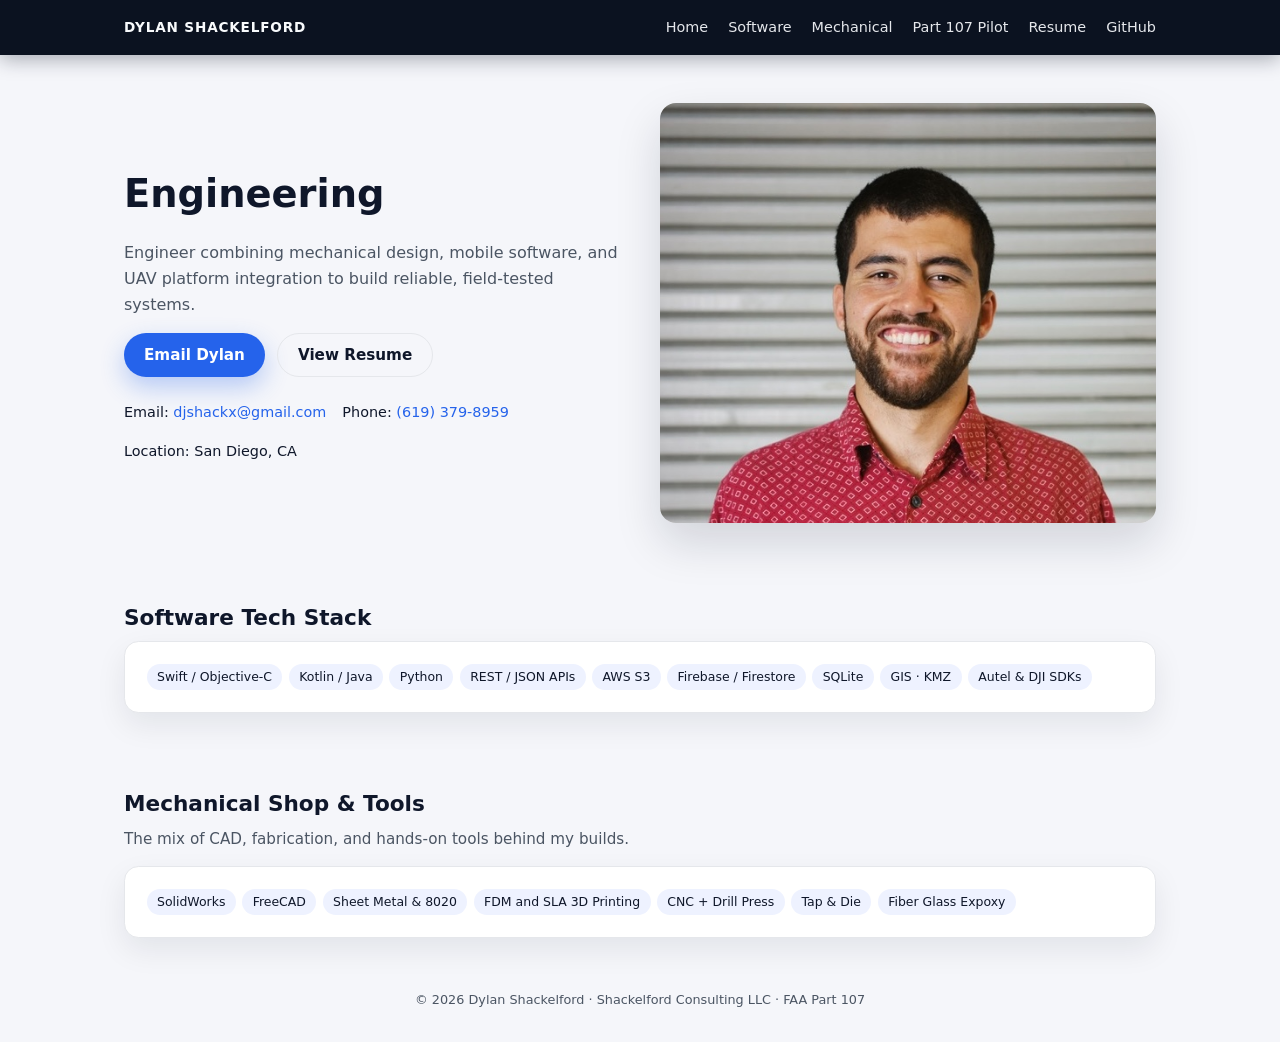
==== commit 6e1df017: "added better images and cleaner messaging" ====
--- a/index.html
+++ b/index.html
@@ -7,7 +7,7 @@
     <link rel="stylesheet" href="styles.css" />
     <meta
       name="description"
-      content="Portfolio for Dylan Shackelford – mechanical designer, mission software developer, Armadillo camper builder, and FAA Part 107 pilot."
+      content="Portfolio for Dylan Shackelford – Software Engineer, Mechanical Design, Part 107 sUAS Pilot"
     />
   </head>
   <body>
@@ -15,14 +15,12 @@
       <div class="container nav-bar">
         <div class="nav-brand">
           <span class="brand-top">Dylan Shackelford</span>
-          <span class="brand-subtitle">Mechanical · Software · Flight Ops</span>
         </div>
         <nav class="nav-links">
           <a href="index.html">Home</a>
+          <a href="software.html">Software</a>
           <a href="mechanical.html">Mechanical</a>
-          <a href="software.html">Software</a>
-          <a href="armadillo.html">Armadillo</a>
-          <a href="drone.html">Flight Ops</a>
+          <a href="drone.html">Part 107 Pilot</a>
           <a href="Resume.pdf" target="_blank" rel="noopener">Resume</a>
           <a href="https://github.com/dshackelford" target="_blank" rel="noopener"
             >GitHub</a
@@ -34,19 +32,9 @@
     <main class="container home">
       <section class="hero hero-split">
         <div class="hero-content">
-          <p class="eyebrow">Mechanical systems · Mission software · Drone pilot</p>
-          <h1 class="hero-title">Hands-on engineer for payloads, mission apps, and field ops.</h1>
+          <h1 class="hero-title">Engineering</h1>
           <p class="hero-subtitle">
-            I prototype hardware, write commercial drone software, and fly the missions myself. The
-            rest of this site dives into mechanical design projects, Map Pilot development, my
-            Armadillo camper canopy, and flight credentials.
-          </p>
-          <div class="hero-tags">
-            <span class="tag">Mechanical Design</span>
-            <span class="tag">Map Pilot / Change Aerial</span>
-            <span class="tag">Armadillo Camper</span>
-            <span class="tag">FAA Part 107</span>
-          </div>
+            Engineer combining mechanical design, mobile software, and UAV platform integration to build reliable, field-tested systems.          </p>
           <div class="cta-group">
             <a class="btn primary" href="mailto:djshackx@gmail.com">Email Dylan</a>
             <a class="btn ghost" href="Resume.pdf" target="_blank" rel="noopener"
@@ -63,7 +51,7 @@
         </div>
         <div class="hero-media">
           <div class="hero-photo">
-            <img src="images/portfolio/m200-bracket.jpg" alt="M200 payload bracket" />
+            <img src="images/headshot/head_shot.jpeg" alt="M200 payload bracket" />
             <p class="hero-photo-caption">DJI payload hardware and software come together in the field.</p>
           </div>
         </div>
@@ -71,18 +59,14 @@
 
       <section>
         <h2 class="section-title">Software Tech Stack</h2>
-        <p class="section-subtitle">
-          Every feature in Map Pilot and Change Aerial tooling is built with these languages and
-          frameworks.
-        </p>
         <div class="card">
           <div class="skill-list">
             <span class="skill-pill">Swift / Objective-C</span>
             <span class="skill-pill">Kotlin / Java</span>
             <span class="skill-pill">Python</span>
-            <span class="skill-pill">C++ SDK bridges</span>
             <span class="skill-pill">REST / JSON APIs</span>
             <span class="skill-pill">AWS S3</span>
+            <span class="skill-pill">Firebase / Firestore</span>
             <span class="skill-pill">SQLite</span>
             <span class="skill-pill">GIS · KMZ</span>
             <span class="skill-pill">Autel & DJI SDKs</span>
@@ -98,12 +82,10 @@
             <span class="skill-pill">SolidWorks</span>
             <span class="skill-pill">FreeCAD</span>
             <span class="skill-pill">Sheet Metal & 8020</span>
-            <span class="skill-pill">3D Printing</span>
+            <span class="skill-pill">FDM and SLA 3D Printing</span>
             <span class="skill-pill">CNC + Drill Press</span>
             <span class="skill-pill">Tap & Die</span>
-            <span class="skill-pill">Composite work</span>
-            <span class="skill-pill">Assembly Jigs</span>
-            <span class="skill-pill">Field Retrofits</span>
+            <span class="skill-pill">Fiber Glass Expoxy</span>
           </div>
         </div>
       </section>
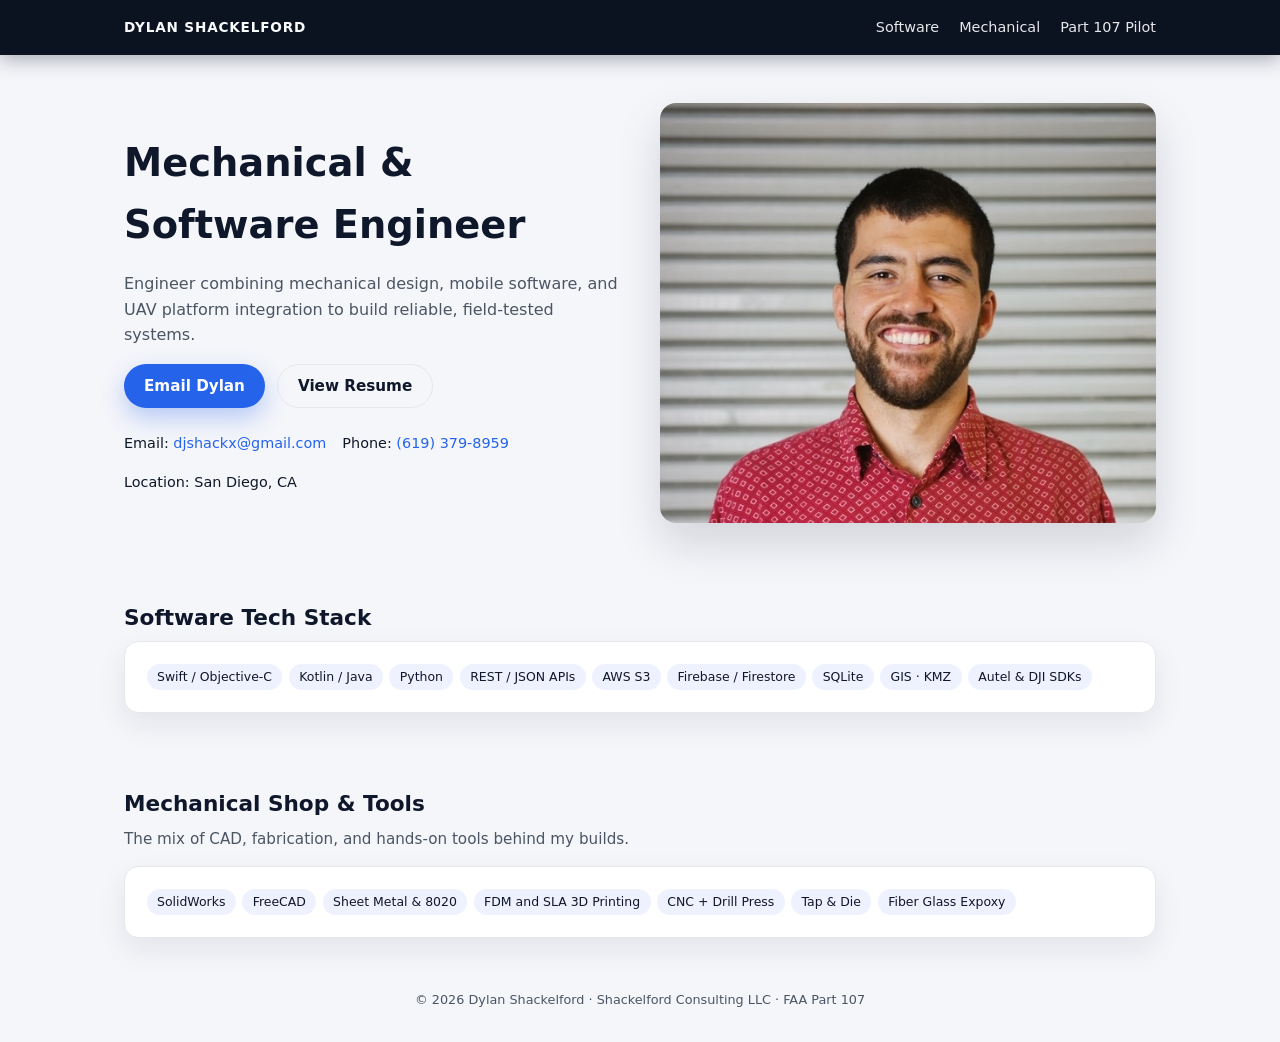
==== commit 52c10acb: "removed obsolete links" ====
--- a/index.html
+++ b/index.html
@@ -17,14 +17,9 @@
           <span class="brand-top">Dylan Shackelford</span>
         </div>
         <nav class="nav-links">
-          <a href="index.html">Home</a>
           <a href="software.html">Software</a>
           <a href="mechanical.html">Mechanical</a>
           <a href="drone.html">Part 107 Pilot</a>
-          <a href="Resume.pdf" target="_blank" rel="noopener">Resume</a>
-          <a href="https://github.com/dshackelford" target="_blank" rel="noopener"
-            >GitHub</a
-          >
         </nav>
       </div>
     </header>
@@ -32,7 +27,7 @@
     <main class="container home">
       <section class="hero hero-split">
         <div class="hero-content">
-          <h1 class="hero-title">Engineering</h1>
+          <h1 class="hero-title">Mechanical & Software Engineer</h1>
           <p class="hero-subtitle">
             Engineer combining mechanical design, mobile software, and UAV platform integration to build reliable, field-tested systems.          </p>
           <div class="cta-group">
--- a/styles.css
+++ b/styles.css
@@ -56,6 +56,12 @@
   display: flex;
   flex-direction: column;
   gap: 0.15rem;
+}
+
+.nav-brand a:link,
+.nav-brand a:visited {
+  color: white;
+  text-decoration: none;
 }
 
 .brand-top {
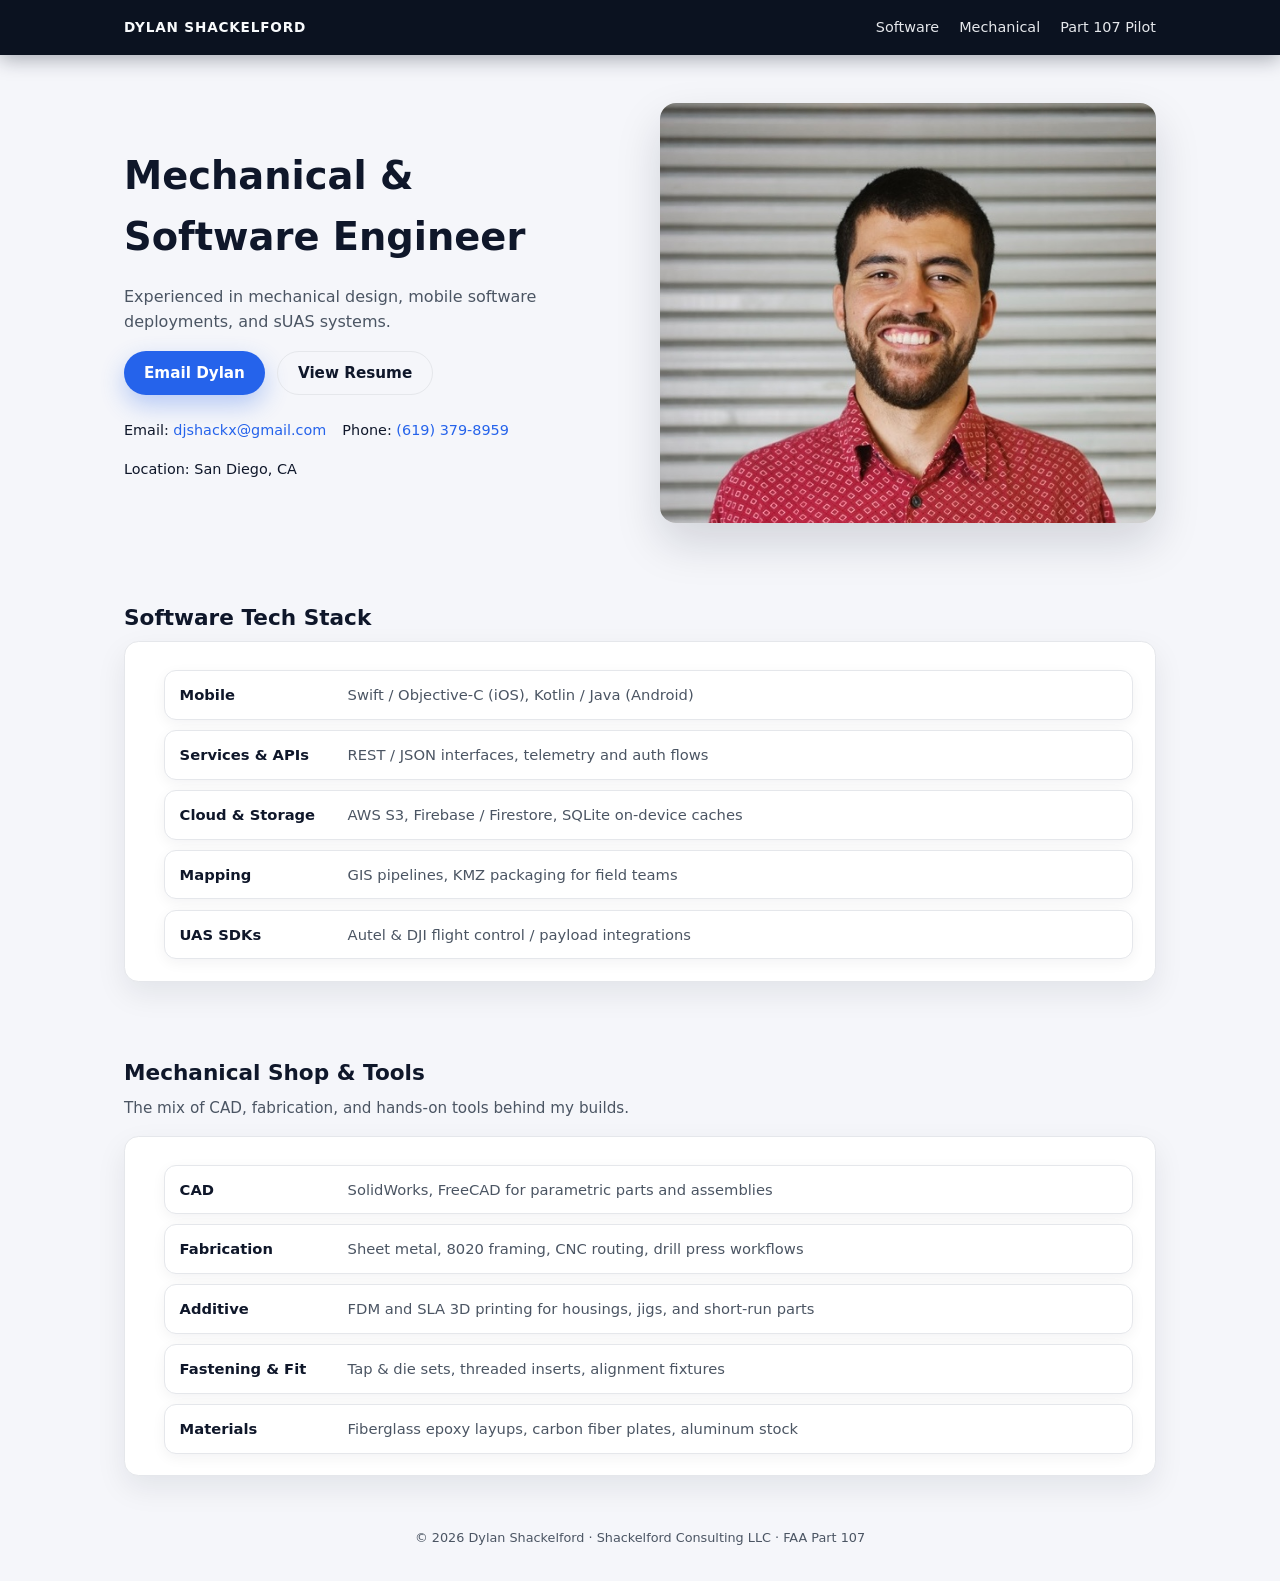
==== commit 1c318bcb: "added some more clarity" ====
--- a/index.html
+++ b/index.html
@@ -2,7 +2,6 @@
 <html lang="en">
   <head>
     <meta charset="UTF-8" />
-    <title>Dylan Shackelford – Mechanical & Software Engineer</title>
     <meta name="viewport" content="width=device-width, initial-scale=1" />
     <link rel="stylesheet" href="styles.css" />
     <meta
@@ -29,7 +28,7 @@
         <div class="hero-content">
           <h1 class="hero-title">Mechanical & Software Engineer</h1>
           <p class="hero-subtitle">
-            Engineer combining mechanical design, mobile software, and UAV platform integration to build reliable, field-tested systems.          </p>
+            Experienced in mechanical design, mobile software deployments, and sUAS systems.         </p>
           <div class="cta-group">
             <a class="btn primary" href="mailto:djshackx@gmail.com">Email Dylan</a>
             <a class="btn ghost" href="Resume.pdf" target="_blank" rel="noopener"
@@ -47,7 +46,6 @@
         <div class="hero-media">
           <div class="hero-photo">
             <img src="images/headshot/head_shot.jpeg" alt="M200 payload bracket" />
-            <p class="hero-photo-caption">DJI payload hardware and software come together in the field.</p>
           </div>
         </div>
       </section>
@@ -55,17 +53,28 @@
       <section>
         <h2 class="section-title">Software Tech Stack</h2>
         <div class="card">
-          <div class="skill-list">
-            <span class="skill-pill">Swift / Objective-C</span>
-            <span class="skill-pill">Kotlin / Java</span>
-            <span class="skill-pill">Python</span>
-            <span class="skill-pill">REST / JSON APIs</span>
-            <span class="skill-pill">AWS S3</span>
-            <span class="skill-pill">Firebase / Firestore</span>
-            <span class="skill-pill">SQLite</span>
-            <span class="skill-pill">GIS · KMZ</span>
-            <span class="skill-pill">Autel & DJI SDKs</span>
-          </div>
+          <ul class="stack-list">
+            <li class="stack-item">
+              <span class="stack-label">Mobile</span>
+              <span class="stack-value">Swift / Objective-C (iOS), Kotlin / Java (Android)</span>
+            </li>
+            <li class="stack-item">
+              <span class="stack-label">Services & APIs</span>
+              <span class="stack-value">REST / JSON interfaces, telemetry and auth flows</span>
+            </li>
+            <li class="stack-item">
+              <span class="stack-label">Cloud & Storage</span>
+              <span class="stack-value">AWS S3, Firebase / Firestore, SQLite on-device caches</span>
+            </li>
+            <li class="stack-item">
+              <span class="stack-label">Mapping</span>
+              <span class="stack-value">GIS pipelines, KMZ packaging for field teams</span>
+            </li>
+            <li class="stack-item">
+              <span class="stack-label">UAS SDKs</span>
+              <span class="stack-value">Autel & DJI flight control / payload integrations</span>
+            </li>
+          </ul>
         </div>
       </section>
 
@@ -73,15 +82,28 @@
         <h2 class="section-title">Mechanical Shop & Tools</h2>
         <p class="section-subtitle">The mix of CAD, fabrication, and hands-on tools behind my builds.</p>
         <div class="card">
-          <div class="skill-list">
-            <span class="skill-pill">SolidWorks</span>
-            <span class="skill-pill">FreeCAD</span>
-            <span class="skill-pill">Sheet Metal & 8020</span>
-            <span class="skill-pill">FDM and SLA 3D Printing</span>
-            <span class="skill-pill">CNC + Drill Press</span>
-            <span class="skill-pill">Tap & Die</span>
-            <span class="skill-pill">Fiber Glass Expoxy</span>
-          </div>
+          <ul class="stack-list">
+            <li class="stack-item">
+              <span class="stack-label">CAD</span>
+              <span class="stack-value">SolidWorks, FreeCAD for parametric parts and assemblies</span>
+            </li>
+            <li class="stack-item">
+              <span class="stack-label">Fabrication</span>
+              <span class="stack-value">Sheet metal, 8020 framing, CNC routing, drill press workflows</span>
+            </li>
+            <li class="stack-item">
+              <span class="stack-label">Additive</span>
+              <span class="stack-value">FDM and SLA 3D printing for housings, jigs, and short-run parts</span>
+            </li>
+            <li class="stack-item">
+              <span class="stack-label">Fastening & Fit</span>
+              <span class="stack-value">Tap & die sets, threaded inserts, alignment fixtures</span>
+            </li>
+            <li class="stack-item">
+              <span class="stack-label">Materials</span>
+              <span class="stack-value">Fiberglass epoxy layups, carbon fiber plates, aluminum stock</span>
+            </li>
+          </ul>
         </div>
       </section>
     </main>
--- a/styles.css
+++ b/styles.css
@@ -410,6 +410,40 @@
   font-size: 0.78rem;
 }
 
+.stack-list {
+  list-style: none;
+  margin: 0;
+  padding: 0;
+  display: grid;
+  gap: 0.65rem;
+}
+
+.stack-item {
+  display: grid;
+  grid-template-columns: 160px 1fr;
+  gap: 0.5rem;
+  padding: 0.75rem 0.9rem;
+  border: 1px solid var(--border);
+  border-radius: 0.75rem;
+  background: var(--surface);
+  box-shadow: 0 4px 14px rgba(15, 23, 42, 0.05);
+}
+
+.stack-label {
+  font-weight: 700;
+  color: var(--text);
+}
+
+.stack-value {
+  color: var(--text-muted);
+}
+
+@media (max-width: 640px) {
+  .stack-item {
+    grid-template-columns: 1fr;
+  }
+}
+
 .callout {
   border: 1px solid rgba(37, 99, 235, 0.3);
   background: linear-gradient(135deg, #eff6ff, #faf5ff);
